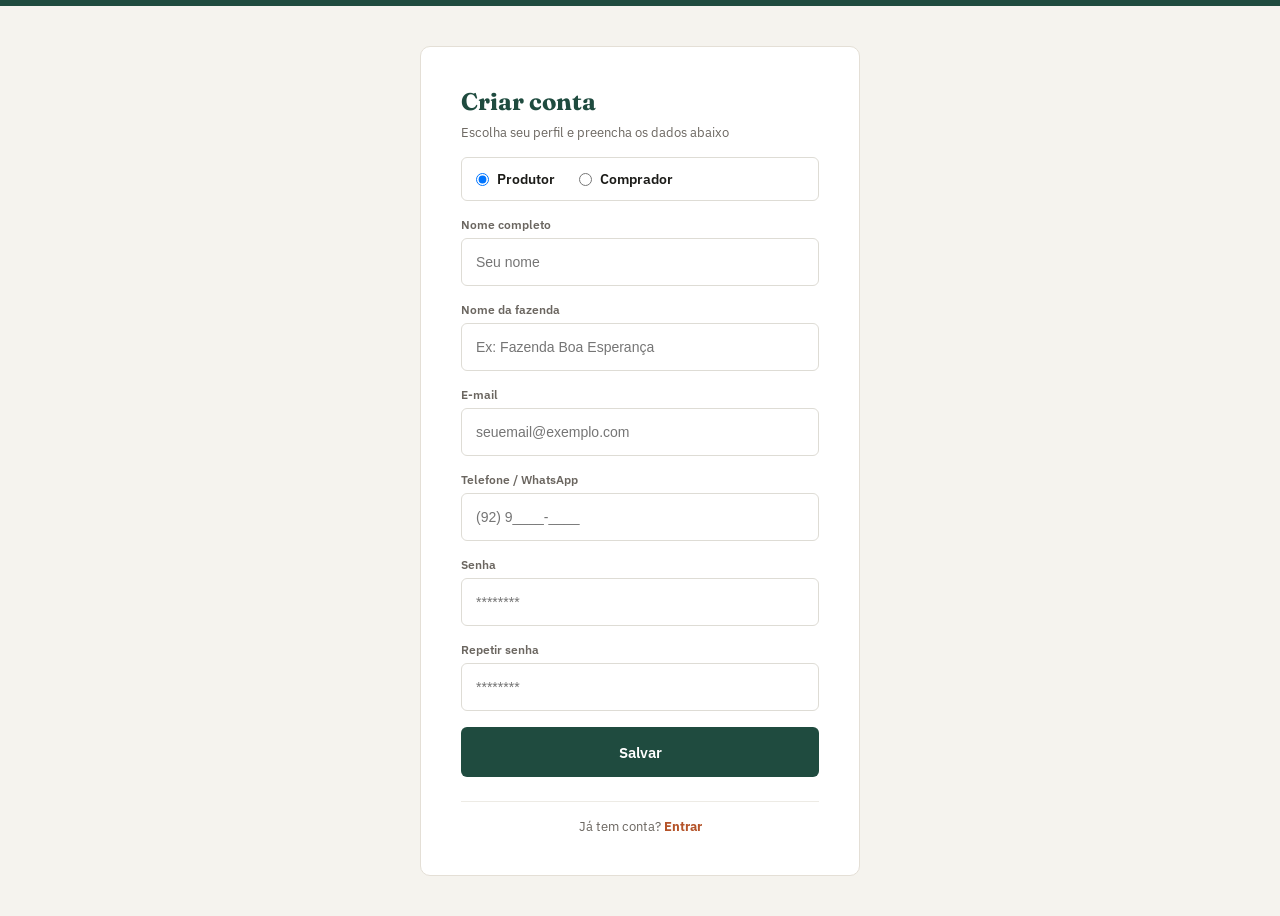
==== cadastro-produtor.html @ c419e4cc "primeira versão do frontend" ====
<!DOCTYPE html>
<html lang="pt-br">
<head>
<meta charset="UTF-8">
<meta name="viewport" content="width=device-width, initial-scale=1.0">
<title>Amazônia TechStack - Criar conta</title>
<link rel="preconnect" href="https://fonts.googleapis.com">
<link href="https://fonts.googleapis.com/css2?family=Fraunces:wght@600;700&family=IBM+Plex+Sans:wght@400;500;600;700&display=swap" rel="stylesheet">
<link rel="stylesheet" href="style.css">
</head>
<body>
<div class="barra-topo"></div>
<div class="pagina-cadastro">
  <div class="cartao-cadastro" id="form-cadastro">
    <h2>Criar conta</h2>
    <p class="subtitulo">Escolha seu perfil e preencha os dados abaixo</p>

    <div class="grupo-radio">
      <label class="opcao-radio">
        <input type="radio" name="perfil" value="produtor" checked>
        Produtor
      </label>
      <label class="opcao-radio">
        <input type="radio" name="perfil" value="comprador">
        Comprador
      </label>
    </div>

    <div class="campo">
      <label for="nome">Nome completo</label>
      <input type="text" id="nome" name="nome" placeholder="Seu nome">
    </div>

    <div class="campo campo-produtor">
      <label for="fazenda">Nome da fazenda</label>
      <input type="text" id="fazenda" name="fazenda" placeholder="Ex: Fazenda Boa Esperança">
    </div>

    <div class="campo campo-comprador oculto">
      <label for="documento">CPF ou CNPJ</label>
      <input type="text" id="documento" name="documento" placeholder="000.000.000-00">
    </div>

    <div class="campo">
      <label for="email">E-mail</label>
      <input type="email" id="email" name="email" placeholder="seuemail@exemplo.com">
    </div>

    <div class="campo">
      <label for="contato">Telefone / WhatsApp</label>
      <input type="text" id="contato" name="contato" placeholder="(92) 9____-____">
    </div>

    <div class="campo">
      <label for="senha">Senha</label>
      <input type="password" id="senha" name="senha" placeholder="********">
    </div>

    <div class="campo">
      <label for="repetir-senha">Repetir senha</label>
      <input type="password" id="repetir-senha" name="repetir-senha" placeholder="********">
    </div>

    <a href="index.html" class="botao-primario">Salvar</a>

    <p class="rodape-form">Já tem conta? <a href="index.html">Entrar</a></p>
  </div>
</div>
<script src="script.js"></script>
</body>
</html>
---- style.css ----
* {
  box-sizing: border-box;
  margin: 0;
  padding: 0;
}

body {
  font-family: 'IBM Plex Sans', Arial, sans-serif;
  color: #1b1b18;
}

.tela-login {
  display: flex;
  min-height: 100vh;
}

.painel-marca {
  background-color: #1f4b3f;
  color: #ffffff;
  width: 55%;
  padding: 64px;
  display: flex;
  flex-direction: column;
  justify-content: space-between;
}

.logo {
  font-family: 'Fraunces', Georgia, serif;
  font-size: 22px;
  font-weight: 700;
}

.chamada {
  max-width: 480px;
  margin: auto 0;
}

.chamada h1 {
  font-family: 'Fraunces', Georgia, serif;
  font-size: 40px;
  line-height: 1.15;
  margin-bottom: 20px;
}

.chamada p {
  font-size: 15px;
  color: rgba(255, 255, 255, 0.7);
  line-height: 1.6;
}

.painel-form {
  width: 45%;
  display: flex;
  align-items: center;
  justify-content: center;
  background-color: #ffffff;
}

.form-login {
  width: 400px;
  display: flex;
  flex-direction: column;
  gap: 18px;
}

.form-login h2 {
  font-family: 'Fraunces', Georgia, serif;
  font-size: 26px;
  color: #1f4b3f;
}

.campo {
  display: flex;
  flex-direction: column;
  gap: 6px;
}

.campo label {
  font-size: 12px;
  font-weight: 600;
  color: #6b6660;
}

.campo input {
  height: 48px;
  border: 1px solid #dedcd5;
  border-radius: 6px;
  padding: 0 14px;
  font-size: 14px;
  width: 100%;
}

.esqueci {
  align-self: flex-end;
  font-size: 13px;
  color: #6b6660;
  text-decoration: none;
}

.botao-primario {
  height: 50px;
  background-color: #1f4b3f;
  color: #ffffff;
  border: none;
  border-radius: 6px;
  font-size: 15px;
  font-weight: 600;
  cursor: pointer;
  display: flex;
  align-items: center;
  justify-content: center;
  text-decoration: none;
}

.rodape-form {
  text-align: center;
  font-size: 13px;
  color: #6b6660;
  border-top: 1px solid #edebe5;
  padding-top: 16px;
  margin-top: 8px;
}

.rodape-form a {
  font-weight: 700;
  color: #b5542a;
  text-decoration: none;
}

.barra-topo {
  height: 6px;
  background-color: #1f4b3f;
}

.pagina-cadastro {
  min-height: 100vh;
  background-color: #f5f3ee;
  display: flex;
  align-items: center;
  justify-content: center;
  padding: 40px 20px;
}

.cartao-cadastro {
  background-color: #ffffff;
  width: 100%;
  max-width: 440px;
  padding: 40px;
  border-radius: 10px;
  border: 1px solid #e4dfd6;
  display: flex;
  flex-direction: column;
  gap: 16px;
}

.cartao-cadastro h2 {
  font-family: 'Fraunces', Georgia, serif;
  font-size: 24px;
  color: #1f4b3f;
}

.subtitulo {
  font-size: 13px;
  color: #6b6660;
  margin-top: -8px;
}

.grupo-radio {
  display: flex;
  gap: 24px;
  border: 1px solid #dedcd5;
  border-radius: 6px;
  padding: 12px 14px;
}

.opcao-radio {
  display: flex;
  align-items: center;
  gap: 8px;
  font-size: 14px;
  font-weight: 600;
  cursor: pointer;
}

.oculto {
  display: none;
}

.topo-app {
  height: 72px;
  display: flex;
  align-items: center;
  gap: 24px;
  padding: 0 40px;
  border-bottom: 1px solid #edebe5;
}

.topo-app .logo {
  font-family: 'Fraunces', Georgia, serif;
  font-size: 18px;
  font-weight: 700;
  color: #1f4b3f;
}

.busca {
  flex: 1;
  max-width: 480px;
  height: 42px;
  border: 1px solid #dedcd5;
  border-radius: 6px;
  padding: 0 14px;
  font-size: 14px;
}

.link-sair {
  margin-left: auto;
  font-size: 13px;
  color: #6b6660;
  text-decoration: none;
}

.pagina-catalogo {
  padding: 40px;
}

.pagina-catalogo h1 {
  font-family: 'Fraunces', Georgia, serif;
  font-size: 28px;
  color: #1f4b3f;
  margin-bottom: 24px;
}

.grade-produtos {
  display: grid;
  grid-template-columns: repeat(auto-fill, minmax(240px, 1fr));
  gap: 20px;
}

.cartao-produto {
  border: 1px solid #dedcd5;
  border-radius: 10px;
  padding: 16px;
  text-decoration: none;
  color: #1b1b18;
  display: flex;
  flex-direction: column;
  gap: 6px;
}

.foto-produto {
  height: 140px;
  background-color: #e6ede9;
  border-radius: 8px;
  margin-bottom: 8px;
}

.cartao-produto h3 {
  font-size: 15px;
  font-weight: 700;
}

.fazenda-origem {
  font-size: 12px;
  color: #6b6660;
}

.preco {
  font-size: 14px;
  font-weight: 700;
  color: #1f4b3f;
}
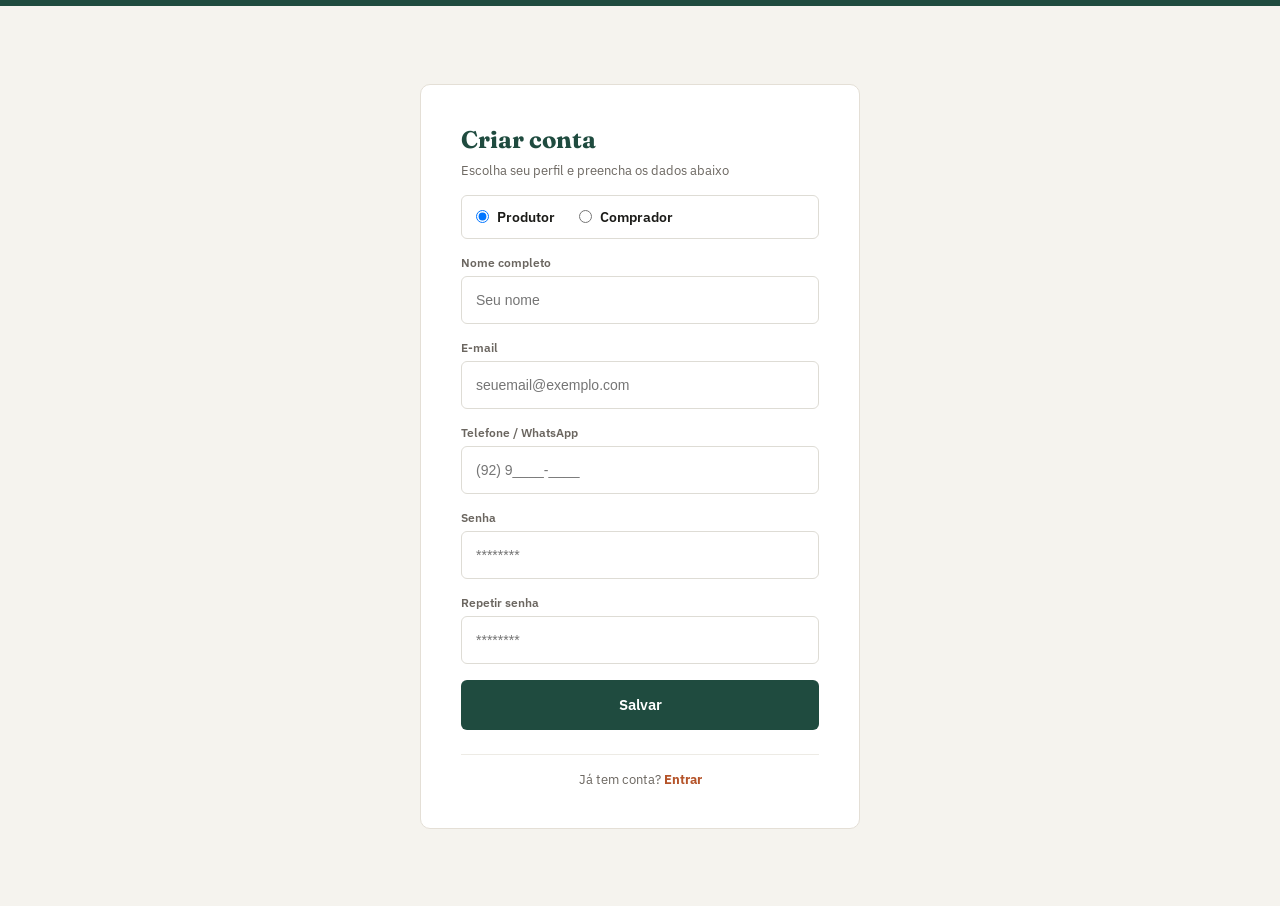
==== commit 0301c1c8: "feat: formulario cadastro de fazendas, ajustes em busca inteligente, criação de readme" ====
--- a/cadastro-produtor.html
+++ b/cadastro-produtor.html
@@ -31,10 +31,10 @@
       <input type="text" id="nome" name="nome" placeholder="Seu nome">
     </div>
 
-    <div class="campo campo-produtor">
+    <!--<div class="campo campo-produtor">
       <label for="fazenda">Nome da fazenda</label>
       <input type="text" id="fazenda" name="fazenda" placeholder="Ex: Fazenda Boa Esperança">
-    </div>
+    </div>-->
 
     <div class="campo campo-comprador oculto">
       <label for="documento">CPF ou CNPJ</label>
--- a/style.css
+++ b/style.css
@@ -248,24 +248,182 @@
 }
 
 .foto-produto {
+  width: 100%;
   height: 140px;
-  background-color: #e6ede9;
+  object-fit: cover;
+  display: block;
   border-radius: 8px;
   margin-bottom: 8px;
 }
 
+.link-produto {
+  text-decoration: none;
+  color: inherit;
+  display: flex;
+  flex-direction: column;
+  gap: 6px;
+}
+
+.fazenda-origem {
+  font-size: 12px;
+  color: #6b6660;
+  text-decoration: none;
+}
+
+.fazenda-origem:hover {
+  text-decoration: underline;
+}
+
+.link-assistente {
+  font-size: 13px;
+  font-weight: 600;
+  color: #b5542a;
+  text-decoration: none;
+}
+
+.link-assistente:hover {
+  text-decoration: underline;
+}
+
 .cartao-produto h3 {
   font-size: 15px;
   font-weight: 700;
 }
 
-.fazenda-origem {
+.preco {
+  font-size: 14px;
+  font-weight: 700;
+  color: #1f4b3f;
+}
+
+.topo-vitrine {
+  height: 64px;
+  display: flex;
+  align-items: center;
+  padding: 0 40px;
+  border-bottom: 1px solid #edebe5;
+}
+
+.logo-vitrine {
+  font-family: 'Fraunces', Georgia, serif;
+  font-size: 18px;
+  font-weight: 700;
+  color: #1f4b3f;
+}
+
+.capa-fazenda {
+    background-image: linear-gradient(rgba(31, 75, 63, 0.78), rgba(31, 75, 63, 0.88)), url('imagens/fazenda-fundo.avif.avif');
+  background-size: cover;
+  background-position: center;
+  color: #ffffff;
+  padding: 64px 40px;
+}
+
+.capa-fazenda h1 {
+  font-family: 'Fraunces', Georgia, serif;
+  font-size: 36px;
+  margin-bottom: 8px;
+}
+
+.capa-fazenda p {
+  font-size: 14px;
+  color: rgba(255, 255, 255, 0.75);
+}
+
+.secao-produtos-vitrine {
+  padding: 40px;
+}
+
+.secao-produtos-vitrine h2 {
+  font-family: 'Fraunces', Georgia, serif;
+  font-size: 24px;
+  color: #1f4b3f;
+  margin-bottom: 20px;
+}
+
+.pagina-assistente {
+  display: flex;
+  gap: 24px;
+  padding: 40px;
+  align-items: flex-start;
+}
+
+.painel-assistente {
+  flex: 1;
+  max-width: 560px;
+  display: flex;
+  flex-direction: column;
+  gap: 12px;
+}
+
+.painel-assistente h2 {
+  font-family: 'Fraunces', Georgia, serif;
+  font-size: 24px;
+  color: #1f4b3f;
+}
+
+.painel-assistente label {
   font-size: 12px;
-  color: #6b6660;
-}
-
-.preco {
-  font-size: 14px;
-  font-weight: 700;
-  color: #1f4b3f;
-}+  font-weight: 600;
+  color: #6b6660;
+}
+
+.painel-assistente textarea {
+  height: 100px;
+  border: 1px solid #dedcd5;
+  border-radius: 6px;
+  padding: 12px 14px;
+  font-size: 14px;
+  font-family: inherit;
+  resize: vertical;
+}
+
+.botao-pequeno {
+  align-self: flex-start;
+  height: 40px;
+  padding: 0 20px;
+}
+
+.caixa-resultado {
+  border: 1px solid #dedcd5;
+  border-radius: 6px;
+  padding: 14px;
+  font-size: 14px;
+  color: #1b1b18;
+  background-color: #f5f3ee;
+  line-height: 1.6;
+}
+
+.painel-imagem {
+  width: 240px;
+  display: flex;
+  flex-direction: column;
+  gap: 8px;
+}
+
+.grade-ranking {
+  display: grid;
+  grid-template-columns: repeat(auto-fit, minmax(260px, 1fr));
+  gap: 16px;
+  margin-top: 12px;
+  margin-bottom: 32px;
+}
+
+.cartao-ranking {
+  background: #f5f3ee;
+  border: 1px solid #dedcd5;
+  border-radius: 8px;
+  padding: 16px;
+  display: flex;
+  flex-direction: column;
+  gap: 6px;
+}
+
+.foto-ranking {
+  width: 100%;
+  height: 120px;
+  object-fit: cover;
+  border-radius: 6px;
+  margin-bottom: 6px;
+}
+
